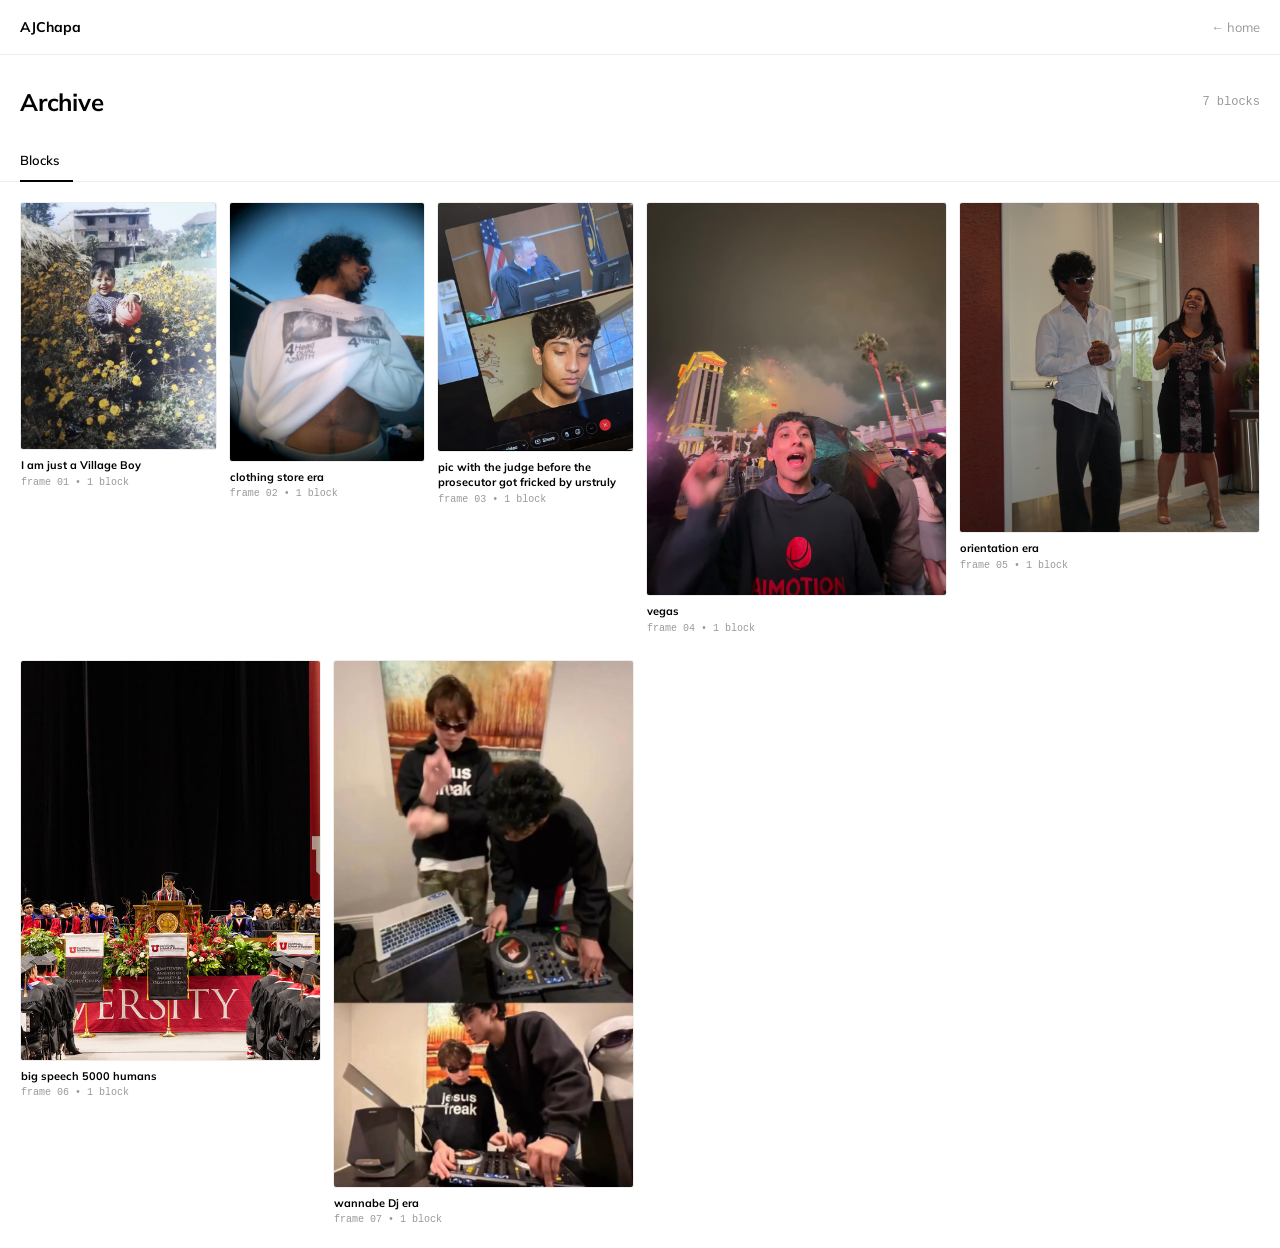
==== archive/index.html @ d8ab290f "clean urls: /archive and /thewall" ====
<!DOCTYPE html>
<html lang="en">
<head>
  <meta charset="UTF-8" />
  <meta name="viewport" content="width=device-width, initial-scale=1.0" />
  <title>AJChapa — Archive</title>
  <link rel="icon" type="image/png" href="/favicon.png">
  <link rel="preconnect" href="https://fonts.googleapis.com" />
  <link rel="preconnect" href="https://fonts.gstatic.com" crossorigin />
  <link href="https://fonts.googleapis.com/css2?family=Mulish:wght@400;600;700&display=swap" rel="stylesheet" />
  <style>
    /* ── TOKENS ──────────────────────────────────────────── */
    :root {
      --bg:         #ffffff;
      --card-bg:    #f7f7f7;
      --border:     #ededed;
      --text-main:  #000000;
      --text-muted: #999999;
      --font:       'Mulish', sans-serif;
      --mono:       Menlo, Monaco, Consolas, monospace;
    }

    /* ── RESET ───────────────────────────────────────────── */
    *, *::before, *::after { margin: 0; padding: 0; box-sizing: border-box; }
    html, body {
      background: var(--bg);
      color: var(--text-main);
      font-family: var(--font);
      font-size: 14px;
      line-height: 1.45;
      -webkit-font-smoothing: antialiased;
    }
    a { color: inherit; text-decoration: none; }
    img { display: block; max-width: 100%; }
    button { font-family: var(--font); }
    :focus-visible { outline: 2px solid var(--text-main); outline-offset: 2px; }

    /* ── NAV ─────────────────────────────────────────────── */
    #nav {
      position: sticky;
      top: 0;
      z-index: 100;
      height: 55px;
      background: var(--bg);
      border-bottom: 1px solid var(--border);
      display: flex;
      align-items: center;
      justify-content: space-between;
      padding: 0 20px;
    }
    #nav-logo {
      font-size: 14px;
      font-weight: 700;
      color: var(--text-main);
    }
    #nav-right {
      display: flex;
      align-items: center;
      gap: 16px;
    }
    #nav-right a {
      font-size: 13px;
      font-weight: 400;
      color: var(--text-muted);
      transition: color 0.1s;
    }
    #nav-right a:hover { color: var(--text-main); }

    /* ── PROFILE HEADER ──────────────────────────────────── */
    #profile {
      padding: 30px 20px 0;
      border-bottom: 1px solid var(--border);
    }
    #profile-top {
      display: flex;
      align-items: center;
      justify-content: space-between;
      margin-bottom: 20px;
    }
    #profile-name {
      font-size: 24px;
      font-weight: 700;
      color: var(--text-main);
      letter-spacing: -0.01em;
    }
    #profile-meta {
      font-size: 12px;
      color: var(--text-muted);
      font-family: var(--mono);
    }
    #profile-tabs {
      display: flex;
      align-items: center;
    }
    .tab {
      font-size: 13px;
      font-weight: 400;
      color: var(--text-muted);
      padding: 10px 14px 10px 0;
      margin-right: 6px;
      border-bottom: 2px solid transparent;
      cursor: pointer;
      position: relative;
      top: 1px;
      transition: color 0.1s;
      user-select: none;
    }
    .tab:hover { color: var(--text-main); }
    .tab.active {
      color: var(--text-main);
      font-weight: 600;
      border-bottom-color: var(--text-main);
    }

    /* ── GRID ────────────────────────────────────────────── */
    #grid-wrap {
      padding: 20px;
      max-width: 1600px;
      margin: 0 auto;
    }
    #grid {
      display: grid;
      grid-template-columns: repeat(12, 1fr);
      gap: 24px 12px;
      align-items: start;
    }

/* ── BLOCK / CARD ────────────────────────────────────── */
    .block {
      break-inside: avoid;
      display: flex;
      flex-direction: column;
      gap: 8px;
      cursor: pointer;
      grid-column: span var(--d, 2);
    }
    .block-img {
      background: var(--card-bg);
      border-radius: 3px;
      border: 1px solid var(--border);
      overflow: hidden;
      transition: border-color 0.15s;
    }
    .block-img img {
      width: 100%;
      height: auto;
      display: block;
      transition: opacity 0.15s;
    }
    .block:hover .block-img {
      border-color: #ccc;
    }
    .block:hover .block-img img {
      opacity: 0.85;
    }

    /* featured (big speech): same type as the other frames, portrait crop on the image */
    .block.featured .block-img img {
      aspect-ratio: 3 / 4;
      object-fit: cover;
      object-position: 50% 50%;
    }

    /* metadata */
    .block-meta {
      display: flex;
      flex-direction: column;
      gap: 2px;
      padding: 0 1px;
    }
    .block-title {
      font-size: 11px;
      font-weight: 700;
      color: var(--text-main);
      display: -webkit-box;
      -webkit-line-clamp: 2;
      -webkit-box-orient: vertical;
      overflow: hidden;
      line-height: 1.4;
    }
    .block-info {
      font-size: 10px;
      color: var(--text-muted);
      font-family: var(--mono);
      white-space: nowrap;
      overflow: hidden;
      text-overflow: ellipsis;
    }

    /* ── LIGHTBOX ────────────────────────────────────────── */
    #lb {
      position: fixed;
      inset: 0;
      z-index: 9999;
      background: rgba(255,255,255,0.96);
      display: flex;
      align-items: center;
      justify-content: center;
      padding: 55px 0;
      opacity: 0;
      pointer-events: none;
      transition: opacity 0.15s ease;
    }
    #lb.open {
      opacity: 1;
      pointer-events: all;
    }
    #lb-inner {
      display: flex;
      flex-direction: column;
      align-items: center;
      gap: 14px;
      max-width: 90vw;
    }
    #lb-img {
      max-width: 80vw;
      max-height: calc(100vh - 55px - 55px - 90px);
      object-fit: contain;
      border: 1px solid var(--border);
      border-radius: 3px;
    }
    #lb-label {
      font-size: 13px;
      font-weight: 700;
      color: var(--text-main);
      text-align: center;
    }
    #lb-sublabel {
      font-size: 12px;
      color: var(--text-muted);
      font-family: var(--mono);
      margin-top: -8px;
      text-align: center;
    }
    #lb-top {
      position: absolute;
      top: 0; left: 0; right: 0;
      height: 55px;
      display: flex;
      align-items: center;
      justify-content: space-between;
      padding: 0 20px;
      border-bottom: 1px solid var(--border);
    }
    #lb-counter {
      font-size: 12px;
      color: var(--text-muted);
      font-family: var(--mono);
    }
    #lb-close {
      font-size: 13px;
      font-weight: 600;
      color: var(--text-muted);
      cursor: pointer;
      transition: color 0.1s;
      background: none;
      border: none;
      font-family: var(--font);
    }
    #lb-close:hover { color: var(--text-main); }
    #lb-bot {
      position: absolute;
      bottom: 0; left: 0; right: 0;
      height: 55px;
      display: flex;
      align-items: center;
      justify-content: center;
      gap: 40px;
      border-top: 1px solid var(--border);
    }
    .lb-nav {
      font-size: 13px;
      font-weight: 600;
      color: var(--text-muted);
      cursor: pointer;
      background: none;
      border: none;
      font-family: var(--font);
      transition: color 0.1s;
    }
    .lb-nav:hover { color: var(--text-main); }

    /* ── RESPONSIVE ──────────────────────────────────────── */
    @media (max-width: 900px) {
      #grid { grid-template-columns: repeat(6, 1fr); }
      .block { grid-column: span var(--t, 2); }
    }
    @media (max-width: 500px) {
      #grid { grid-template-columns: repeat(2, 1fr); gap: 20px 12px; }
      .block { grid-column: span var(--m, 1); }
      #profile { padding: 20px 14px 0; }
      #grid-wrap { padding: 14px; }
      #nav { padding: 0 14px; }
      #lb-img { max-width: 96vw; }
    }
  </style>
</head>
<body>

<!-- ── NAV ──────────────────────────────────────────────── -->
<nav id="nav">
  <div id="nav-logo">AJChapa</div>
  <div id="nav-right">
    <a href="/">← home</a>
  </div>
</nav>

<!-- ── PROFILE HEADER ───────────────────────────────────── -->
<div id="profile">
  <div id="profile-top">
    <h1 id="profile-name">Archive</h1>
    <span id="profile-meta">7 blocks</span>
  </div>
  <div id="profile-tabs">
    <span class="tab active">Blocks</span>
  </div>
</div>

<!-- ── GRID ─────────────────────────────────────────────── -->
<div id="grid-wrap">
  <div id="grid">

    <div class="block" style="--d:2;--t:2;--m:1" onclick="openLB(0)">
      <div class="block-img">
        <img src="/photo1.jpg" alt="I am just a Village Boy" loading="lazy" />
      </div>
      <div class="block-meta">
        <div class="block-title">I am just a Village Boy</div>
        <div class="block-info">frame 01 &bull; 1 block</div>
      </div>
    </div>

    <div class="block" style="--d:2;--t:2;--m:1" onclick="openLB(1)">
      <div class="block-img">
        <img src="/photo2.jpg" alt="clothing store era" loading="lazy" />
      </div>
      <div class="block-meta">
        <div class="block-title">clothing store era</div>
        <div class="block-info">frame 02 &bull; 1 block</div>
      </div>
    </div>

    <div class="block" style="--d:2;--t:2;--m:1" onclick="openLB(2)">
      <div class="block-img">
        <img src="/photo3.jpg" alt="pic with the judge before the prosecutor got fricked by urstruly" loading="lazy" />
      </div>
      <div class="block-meta">
        <div class="block-title">pic with the judge before the prosecutor got fricked by urstruly</div>
        <div class="block-info">frame 03 &bull; 1 block</div>
      </div>
    </div>

    <div class="block" style="--d:3;--t:3;--m:1" onclick="openLB(3)">
      <div class="block-img">
        <img src="/photo6.jpg" alt="vegas" loading="lazy" />
      </div>
      <div class="block-meta">
        <div class="block-title">vegas</div>
        <div class="block-info">frame 04 &bull; 1 block</div>
      </div>
    </div>

    <div class="block" style="--d:3;--t:3;--m:2" onclick="openLB(4)">
      <div class="block-img">
        <img src="/photo4.jpg" alt="orientation era" loading="lazy" />
      </div>
      <div class="block-meta">
        <div class="block-title">orientation era</div>
        <div class="block-info">frame 05 &bull; 1 block</div>
      </div>
    </div>

    <div class="block featured" style="--d:3;--t:3;--m:1" onclick="openLB(5)">
      <div class="block-img">
        <img src="/photo8.jpg" alt="big speech 5000 humans" loading="lazy" />
      </div>
      <div class="block-meta">
        <div class="block-title">big speech 5000 humans</div>
        <div class="block-info">frame 06 &bull; 1 block</div>
      </div>
    </div>

    <div class="block" style="--d:3;--t:3;--m:1" onclick="openLB(6)">
      <div class="block-img">
        <img src="/photo9.jpg" alt="wannabe Dj era" loading="lazy" />
      </div>
      <div class="block-meta">
        <div class="block-title">wannabe Dj era</div>
        <div class="block-info">frame 07 &bull; 1 block</div>
      </div>
    </div>

  </div>
</div>

<!-- ── LIGHTBOX ──────────────────────────────────────────── -->
<div id="lb" onclick="handleLBBg(event)">
  <div id="lb-top">
    <span id="lb-counter"></span>
    <button id="lb-close" onclick="closeLB()">Close</button>
  </div>
  <div id="lb-inner">
    <img id="lb-img" src="" alt="" />
    <div id="lb-label"></div>
    <div id="lb-sublabel"></div>
  </div>
  <div id="lb-bot">
    <button class="lb-nav" onclick="stepLB(-1)">← Previous</button>
    <button class="lb-nav" onclick="stepLB(1)">Next →</button>
  </div>
</div>

<script>
  const photos = [
    { src: '/photo1.jpg', title: "I am just a Village Boy", info: 'frame 01 \u2022 1 block' },
    { src: '/photo2.jpg', title: "clothing store era", info: 'frame 02 \u2022 1 block' },
    { src: '/photo3.jpg', title: "pic with the judge before the prosecutor got fricked by urstruly", info: 'frame 03 \u2022 1 block' },
    { src: '/photo6.jpg', title: "vegas", info: 'frame 04 \u2022 1 block' },
    { src: '/photo4.jpg', title: "orientation era", info: 'frame 05 \u2022 1 block' },
    { src: '/photo8.jpg', title: "big speech 5000 humans", info: 'frame 06 \u2022 1 block' },
    { src: '/photo9.jpg', title: "wannabe Dj era", info: 'frame 07 \u2022 1 block' },
  ];

  let idx = 0;

  function openLB(i) {
    idx = i;
    const p = photos[i];
    document.getElementById('lb-img').src              = p.src;
    document.getElementById('lb-img').alt              = p.title;
    document.getElementById('lb-label').textContent    = p.title;
    document.getElementById('lb-sublabel').textContent = p.info;
    document.getElementById('lb-counter').textContent  = (i + 1) + ' / ' + photos.length;
    document.getElementById('lb').classList.add('open');
  }

  function closeLB() {
    document.getElementById('lb').classList.remove('open');
  }

  function stepLB(dir) {
    openLB((idx + dir + photos.length) % photos.length);
  }

  function handleLBBg(e) {
    if (e.target === document.getElementById('lb')) closeLB();
  }

  document.addEventListener('keydown', function(e) {
    if (!document.getElementById('lb').classList.contains('open')) return;
    if (e.key === 'Escape')     closeLB();
    if (e.key === 'ArrowRight') stepLB(1);
    if (e.key === 'ArrowLeft')  stepLB(-1);
  });

  document.querySelectorAll('.tab').forEach(function(tab) {
    tab.addEventListener('click', function() {
      document.querySelectorAll('.tab').forEach(function(t) { t.classList.remove('active'); });
      tab.classList.add('active');
    });
  });
</script>
</body>
</html>
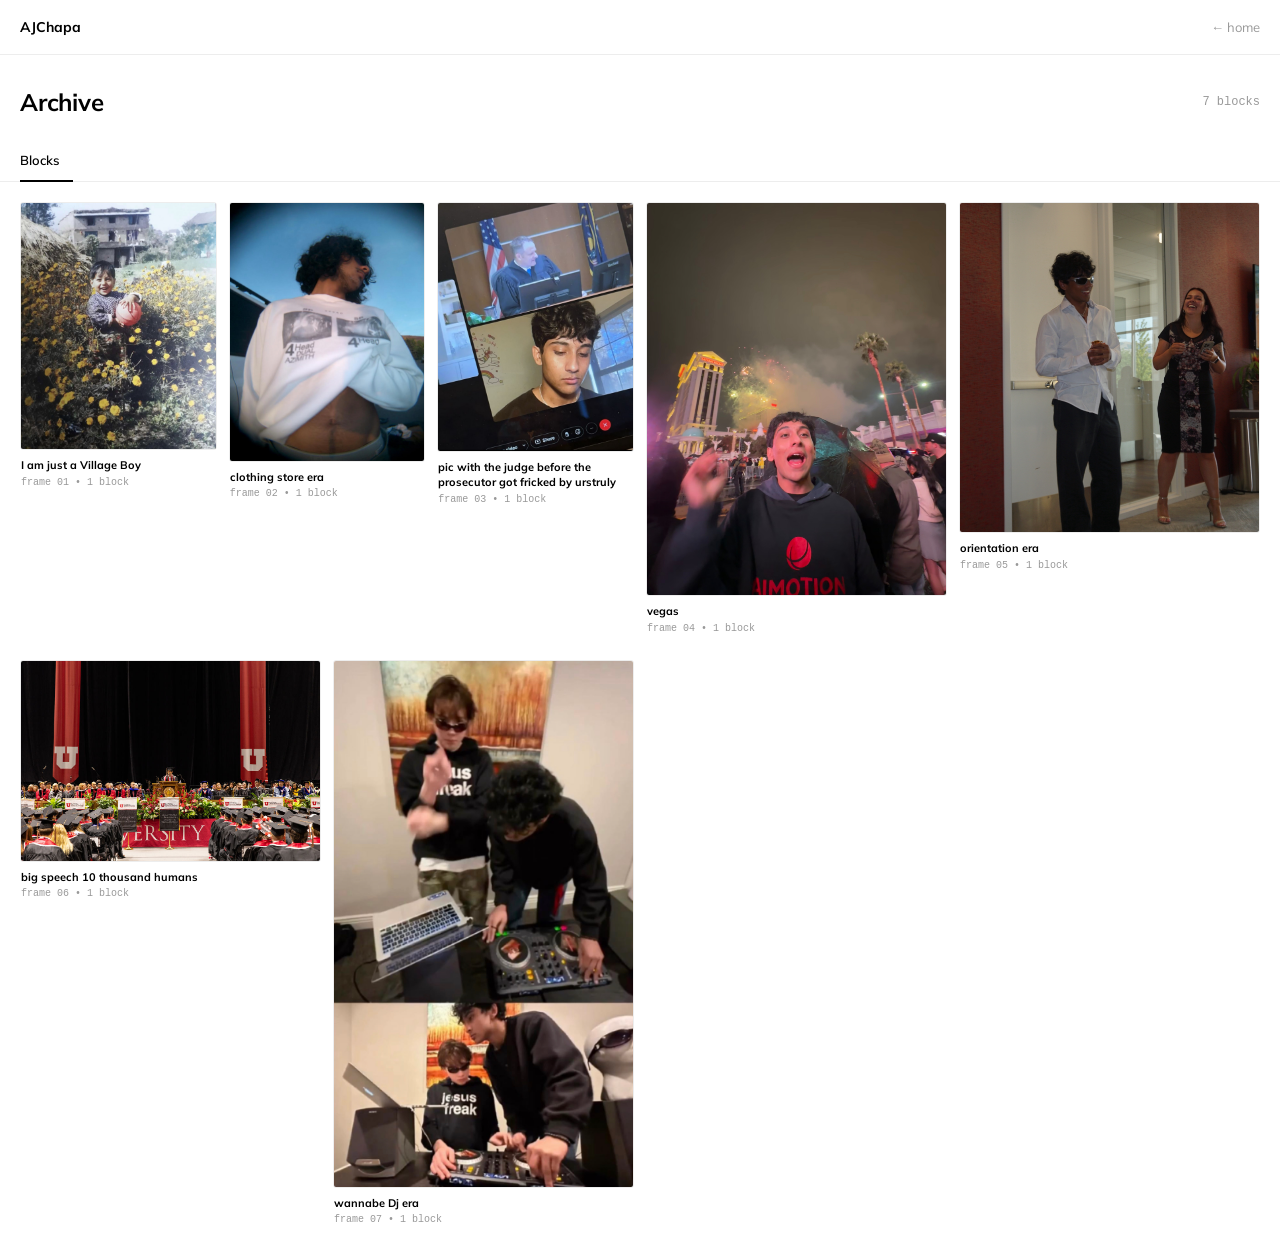
==== commit 2f3f8c4b: "Archive: featured speech photo back to a normal frame (no 3/4 crop), caption 5000 -> 10 thousand hum" ====
--- a/archive/index.html
+++ b/archive/index.html
@@ -154,13 +154,6 @@
       opacity: 0.85;
     }
 
-    /* featured (big speech): same type as the other frames, portrait crop on the image */
-    .block.featured .block-img img {
-      aspect-ratio: 3 / 4;
-      object-fit: cover;
-      object-position: 50% 50%;
-    }
-
     /* metadata */
     .block-meta {
       display: flex;
@@ -370,12 +363,12 @@
       </div>
     </div>
 
-    <div class="block featured" style="--d:3;--t:3;--m:1" onclick="openLB(5)">
-      <div class="block-img">
-        <img src="/photo8.jpg" alt="big speech 5000 humans" loading="lazy" />
-      </div>
-      <div class="block-meta">
-        <div class="block-title">big speech 5000 humans</div>
+    <div class="block" style="--d:3;--t:3;--m:1" onclick="openLB(5)">
+      <div class="block-img">
+        <img src="/photo8.jpg" alt="big speech 10 thousand humans" loading="lazy" />
+      </div>
+      <div class="block-meta">
+        <div class="block-title">big speech 10 thousand humans</div>
         <div class="block-info">frame 06 &bull; 1 block</div>
       </div>
     </div>
@@ -417,7 +410,7 @@
     { src: '/photo3.jpg', title: "pic with the judge before the prosecutor got fricked by urstruly", info: 'frame 03 \u2022 1 block' },
     { src: '/photo6.jpg', title: "vegas", info: 'frame 04 \u2022 1 block' },
     { src: '/photo4.jpg', title: "orientation era", info: 'frame 05 \u2022 1 block' },
-    { src: '/photo8.jpg', title: "big speech 5000 humans", info: 'frame 06 \u2022 1 block' },
+    { src: '/photo8.jpg', title: "big speech 10 thousand humans", info: 'frame 06 \u2022 1 block' },
     { src: '/photo9.jpg', title: "wannabe Dj era", info: 'frame 07 \u2022 1 block' },
   ];
 
